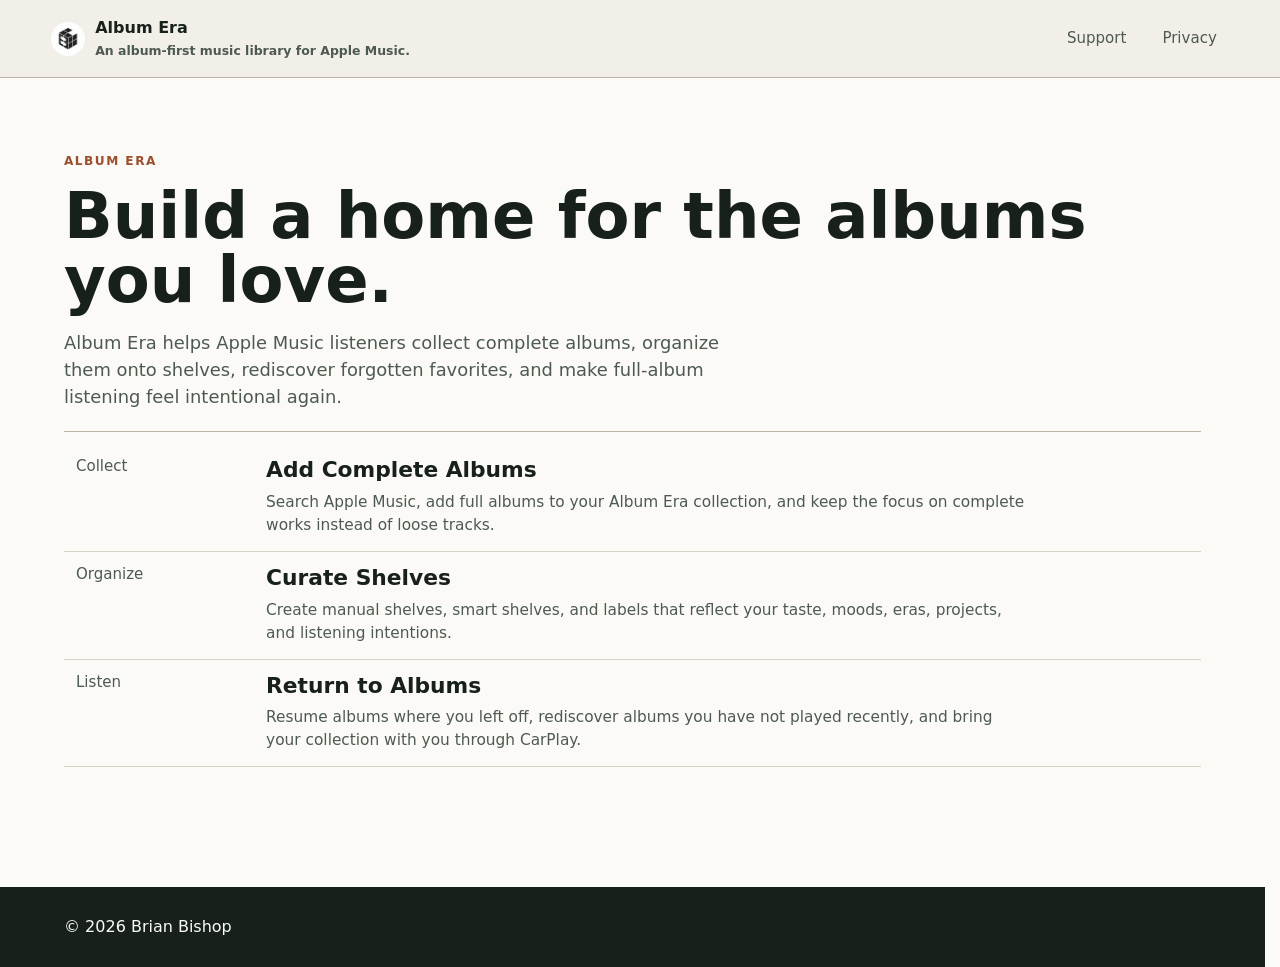
==== album-era/index.html @ 19d196a5 "Add Album Era release pages" ====
<!doctype html>
<html lang="en">
  <head>
    <meta charset="utf-8">
    <meta name="viewport" content="width=device-width, initial-scale=1">
    <title>Album Era</title>
    <meta
      name="description"
      content="Album Era is an album-first music library for Apple Music."
    >
    <link rel="icon" href="../assets/favicon.svg" type="image/svg+xml">
    <link rel="stylesheet" href="../styles.css">
  </head>
  <body>
    <header class="site-header" data-site-header>
      <a class="brand" href="../" aria-label="Brian Bishop home">
        <img class="brand-mark" src="../assets/website_logo_placeholder.png" alt="" aria-hidden="true">
        <span class="brand-text">
          <span>Album Era</span>
          <span class="brand-subtitle">An album-first music library for Apple Music.</span>
        </span>
      </a>
      <nav class="nav" aria-label="Album Era links">
        <a href="support/">Support</a>
        <a href="privacy/">Privacy</a>
      </nav>
    </header>

    <main id="top">
      <section class="index-section" aria-labelledby="album-era-title">
        <div class="index-inner">
          <div class="index-heading">
            <p class="eyebrow">Album Era</p>
            <h2 id="album-era-title">Build a home for the albums you love.</h2>
            <p class="index-note">
              Album Era helps Apple Music listeners collect complete albums, organize them onto shelves, rediscover forgotten favorites, and make full-album listening feel intentional again.
            </p>
          </div>

          <div class="post-list">
            <section class="post-row">
              <div class="post-date">Collect</div>
              <div class="post-main">
                <h2>Add Complete Albums</h2>
                <p>
                  Search Apple Music, add full albums to your Album Era collection, and keep the focus on complete works instead of loose tracks.
                </p>
              </div>
            </section>

            <section class="post-row">
              <div class="post-date">Organize</div>
              <div class="post-main">
                <h2>Curate Shelves</h2>
                <p>
                  Create manual shelves, smart shelves, and labels that reflect your taste, moods, eras, projects, and listening intentions.
                </p>
              </div>
            </section>

            <section class="post-row">
              <div class="post-date">Listen</div>
              <div class="post-main">
                <h2>Return to Albums</h2>
                <p>
                  Resume albums where you left off, rediscover albums you have not played recently, and bring your collection with you through CarPlay.
                </p>
              </div>
            </section>
          </div>
        </div>
      </section>
    </main>

    <footer class="site-footer">
      <p>© <span data-year></span> Brian Bishop</p>
    </footer>

    <script src="../script.js"></script>
  </body>
</html>
---- styles.css ----
:root {
  color-scheme: light;
  --ink: #17201b;
  --ink-soft: #4d5a52;
  --paper: #fbfaf6;
  --paper-deep: #f0eee6;
  --line: #d8d3c7;
  --line-strong: #bcb5a6;
  --moss: #52664d;
  --moss-dark: #2e3d31;
  --rust: #9b4f2f;
  --gold: #c29a45;
  --blue: #336070;
  --blue-soft: #dfe9e8;
  --white: #ffffff;
  --shadow: 0 24px 70px rgba(30, 37, 31, 0.18);
  font-family:
    Inter, ui-sans-serif, system-ui, -apple-system, BlinkMacSystemFont, "Segoe UI", sans-serif;
}

* {
  box-sizing: border-box;
}

html {
  overflow-y: scroll;
  scrollbar-gutter: stable;
  scroll-behavior: smooth;
}

body {
  margin: 0;
  background: var(--paper);
  color: var(--ink);
  line-height: 1.5;
}

img {
  display: block;
  max-width: 100%;
}

a {
  color: inherit;
}

.site-header {
  align-items: center;
  backdrop-filter: blur(18px);
  background: rgba(240, 238, 230, 0.92);
  border-bottom: 1px solid var(--line-strong);
  display: flex;
  gap: 24px;
  justify-content: space-between;
  left: 0;
  min-height: 78px;
  padding: 14px clamp(18px, 4vw, 56px);
  position: fixed;
  right: 0;
  top: 0;
  transition:
    min-height 180ms ease,
    box-shadow 180ms ease;
  z-index: 20;
}

.site-header.scrolled {
  box-shadow: 0 8px 30px rgba(30, 37, 31, 0.1);
  min-height: 60px;
}

.brand {
  align-items: center;
  display: inline-flex;
  font-weight: 750;
  gap: 10px;
  letter-spacing: 0;
  text-decoration: none;
}

.brand-text {
  display: grid;
  gap: 2px;
}

.brand-subtitle {
  color: var(--ink-soft);
  font-size: 0.78rem;
  font-weight: 600;
  max-width: 440px;
}

.brand-mark {
  border-radius: 50%;
  height: 34px;
  object-fit: cover;
  width: 34px;
}

.nav {
  align-items: center;
  display: flex;
  flex-wrap: wrap;
  gap: clamp(6px, 1.4vw, 12px);
  font-size: 0.94rem;
}

.nav a,
.nav-filter {
  background: transparent;
  border: 1px solid transparent;
  border-radius: 999px;
  color: var(--ink-soft);
  cursor: pointer;
  font: inherit;
  min-height: 34px;
  padding: 6px 11px;
  text-decoration: none;
}

.nav a:hover,
.nav-filter:hover,
.nav-filter.active {
  background: var(--ink);
  border-color: var(--ink);
  color: var(--paper);
}

.nav-filter:hover:not(.active) {
  background: rgba(23, 32, 27, 0.06);
  color: var(--ink);
}

.hero {
  min-height: 92svh;
  overflow: hidden;
  padding: 120px clamp(20px, 6vw, 84px) 72px;
  position: relative;
}

.index-section {
  padding: clamp(118px, 13vw, 152px) clamp(20px, 5vw, 64px) clamp(64px, 10vw, 120px);
}

.index-inner {
  margin: 0 auto;
  max-width: 1160px;
}

.index-heading {
  border-bottom: 1px solid var(--line-strong);
  margin-bottom: 12px;
  padding-bottom: 20px;
}

.index-note {
  color: var(--ink-soft);
  font-size: clamp(0.98rem, 1.55vw, 1.12rem);
  margin: 0;
  max-width: 680px;
}

.hero-image,
.hero-scrim {
  inset: 0;
  position: absolute;
}

.hero-image {
  height: 100%;
  object-fit: cover;
  object-position: center;
  width: 100%;
  z-index: 0;
}

.hero-scrim {
  background:
    linear-gradient(90deg, rgba(251, 250, 246, 0.95) 0%, rgba(251, 250, 246, 0.75) 38%, rgba(251, 250, 246, 0.18) 72%),
    linear-gradient(0deg, rgba(251, 250, 246, 0.92) 0%, rgba(251, 250, 246, 0) 30%);
  z-index: 1;
}

.hero-content {
  display: flex;
  flex-direction: column;
  justify-content: center;
  max-width: 720px;
  min-height: calc(92svh - 192px);
  position: relative;
  z-index: 2;
}

.eyebrow {
  color: var(--rust);
  font-size: 0.76rem;
  font-weight: 800;
  letter-spacing: 0.12em;
  margin: 0 0 14px;
  text-transform: uppercase;
}

h1,
h2,
h3,
p {
  margin-top: 0;
}

h1 {
  font-size: clamp(4.3rem, 15vw, 9.5rem);
  letter-spacing: 0;
  line-height: 0.88;
  margin-bottom: 28px;
  max-width: 7ch;
}

h2 {
  font-size: clamp(2rem, 5vw, 4.2rem);
  letter-spacing: 0;
  line-height: 1;
  margin-bottom: 18px;
}

h3 {
  font-size: 1.34rem;
  line-height: 1.15;
  margin-bottom: 12px;
}

.hero-copy {
  color: var(--moss-dark);
  font-size: clamp(1.15rem, 2.2vw, 1.55rem);
  max-width: 580px;
}

.hero-actions {
  display: flex;
  flex-wrap: wrap;
  gap: 12px;
  margin-top: 16px;
}

.button {
  align-items: center;
  border: 1px solid var(--ink);
  border-radius: 999px;
  display: inline-flex;
  font-weight: 750;
  min-height: 48px;
  padding: 12px 20px;
  text-decoration: none;
}

.button.primary {
  background: var(--ink);
  color: var(--paper);
}

.button.secondary {
  background: rgba(251, 250, 246, 0.66);
  color: var(--ink);
}

.section,
.section-band {
  padding: clamp(64px, 10vw, 128px) clamp(20px, 5vw, 64px);
}

.section-inner {
  margin: 0 auto;
  max-width: 1160px;
}

.section-band {
  background: var(--ink);
  color: var(--paper);
}

.section-band .eyebrow {
  color: var(--gold);
}

.intro-grid,
.now-grid,
.writing-layout {
  display: grid;
  gap: clamp(28px, 6vw, 72px);
  grid-template-columns: minmax(0, 0.9fr) minmax(0, 1.1fr);
}

.intro p,
.now-list,
.section-heading p {
  color: var(--ink-soft);
  font-size: 1.08rem;
}

.section-band .intro-grid > p {
  color: rgba(251, 250, 246, 0.78);
  font-size: clamp(1.12rem, 2vw, 1.42rem);
}

.section-heading {
  align-items: end;
  display: flex;
  gap: 24px;
  justify-content: space-between;
  margin-bottom: clamp(28px, 5vw, 54px);
}

.section-heading.stacked {
  align-items: start;
  display: block;
  margin-bottom: 0;
}

.section-heading.stacked p:last-child {
  max-width: 440px;
}

.filters,
.photo-controls {
  display: flex;
  gap: 8px;
}

.filter-button,
.icon-button {
  background: var(--white);
  border: 1px solid var(--line);
  color: var(--ink-soft);
  cursor: pointer;
  font: inherit;
}

.filter-button {
  border-radius: 999px;
  font-size: 0.9rem;
  font-weight: 700;
  min-height: 38px;
  padding: 8px 14px;
}

.filter-button.active,
.filter-button:hover {
  background: var(--moss-dark);
  border-color: var(--moss-dark);
  color: var(--paper);
}

.icon-button {
  align-items: center;
  border-radius: 50%;
  display: inline-flex;
  font-size: 1.5rem;
  height: 42px;
  justify-content: center;
  line-height: 1;
  width: 42px;
}

.icon-button:hover {
  background: var(--ink);
  border-color: var(--ink);
  color: var(--paper);
}

.project-grid {
  display: grid;
  gap: 16px;
  grid-template-columns: 1.2fr repeat(2, minmax(0, 0.9fr));
}

.post-list {
  display: grid;
}

.post-row {
  align-items: start;
  border-bottom: 1px solid var(--line);
  color: inherit;
  display: grid;
  gap: 24px;
  grid-template-columns: minmax(110px, 0.18fr) minmax(0, 1fr);
  padding: 14px 12px;
  text-decoration: none;
  transition:
    background-color 160ms ease,
    border-color 160ms ease;
}

.post-row:hover {
  background: rgba(23, 32, 27, 0.035);
  border-color: var(--line-strong);
}

.post-row.is-hidden {
  display: none;
}

.post-date {
  color: var(--ink-soft);
  font-size: 0.94rem;
  line-height: 1;
  padding-top: 1px;
}

.post-main {
  max-width: 760px;
}

.post-type {
  color: var(--blue);
  font-size: 0.78rem;
  font-weight: 800;
  letter-spacing: 0.1em;
  line-height: 1;
  margin-bottom: 8px;
  text-transform: uppercase;
}

.post-tags {
  display: flex;
  flex-wrap: wrap;
  gap: 6px;
  margin-bottom: 12px;
}

.post-tags span {
  background: var(--blue-soft);
  border: 1px solid rgba(51, 96, 112, 0.16);
  border-radius: 999px;
  color: var(--moss-dark);
  font-size: 0.76rem;
  font-weight: 750;
  line-height: 1;
  padding: 6px 9px;
}

.post-main h2 {
  font-size: clamp(1.08rem, 1.7vw, 1.42rem);
  line-height: 1.14;
  margin-bottom: 8px;
}

.post-main p:last-child {
  margin-bottom: 0;
}

.post-main p {
  color: var(--ink-soft);
  font-size: 0.96rem;
}

.post-image {
  aspect-ratio: 16 / 9;
  border-radius: 8px;
  margin-top: 18px;
  object-fit: cover;
  width: min(100%, 560px);
}

.entry-shell {
  padding-left: clamp(20px, 6vw, 92px);
  padding-right: clamp(20px, 5vw, 64px);
}

.entry {
  max-width: 980px;
  padding: clamp(118px, 13vw, 152px) 0 clamp(64px, 10vw, 120px);
}

.entry-header {
  border-bottom: 1px solid var(--line-strong);
  padding-bottom: 28px;
}

.back-link {
  color: var(--rust);
  display: inline-flex;
  font-size: 0.88rem;
  font-weight: 800;
  margin-bottom: 28px;
  text-decoration: none;
}

.back-link:hover {
  color: var(--ink);
}

.entry-header h1 {
  font-size: clamp(1.75rem, 3.2vw, 2.45rem);
  line-height: 1.04;
  margin-bottom: 16px;
  max-width: 760px;
}

.entry-summary {
  color: var(--ink-soft);
  font-size: clamp(1.04rem, 2vw, 1.28rem);
  margin-bottom: 18px;
  max-width: 760px;
}

.entry-meta {
  color: var(--ink-soft);
  display: flex;
  flex-wrap: wrap;
  font-size: 0.92rem;
  gap: 8px 16px;
  margin: 0;
}

.entry-hero {
  margin: 34px 0 40px;
}

.entry-hero img,
.entry-gallery img {
  border-radius: 8px;
  width: 100%;
}

.entry-hero figcaption,
.entry-gallery figcaption {
  color: var(--ink-soft);
  font-size: 0.9rem;
  margin-top: 10px;
}

.entry-body {
  border-bottom: 1px solid var(--line);
  margin-bottom: 42px;
  padding-bottom: 24px;
}

.entry-body p {
  color: var(--ink);
  font-size: 1.02rem;
  margin-bottom: 20px;
  max-width: 760px;
}

.entry-body blockquote {
  border-left: 3px solid var(--rust);
  color: var(--ink-soft);
  margin: 4px 0 24px;
  max-width: 720px;
  padding-left: 18px;
}

.entry-body blockquote p {
  color: inherit;
  font-size: 0.98rem;
  margin-bottom: 10px;
}

.entry-gallery {
  display: grid;
  gap: 20px;
  grid-template-columns: repeat(3, minmax(0, 1fr));
}

.entry-gallery h2 {
  font-size: clamp(1.35rem, 3vw, 2rem);
  grid-column: 1 / -1;
  margin-bottom: 0;
}

.entry-gallery figure {
  margin: 0;
}

.gallery-thumb {
  aspect-ratio: 4 / 3;
  background: transparent;
  border: 0;
  cursor: zoom-in;
  display: block;
  overflow: hidden;
  padding: 0;
  text-align: left;
  width: 100%;
}

.gallery-thumb:focus-visible {
  outline: 3px solid var(--rust);
  outline-offset: 3px;
}

.gallery-thumb img {
  height: 100%;
  object-fit: cover;
  transition:
    filter 160ms ease;
}

.gallery-thumb:hover img {
  filter: saturate(1.06) contrast(1.03);
}

.lightbox {
  background: var(--paper);
  border: 1px solid var(--line-strong);
  border-radius: 8px;
  box-shadow: var(--shadow);
  color: var(--ink);
  max-height: calc(100svh - 40px);
  max-width: min(1040px, calc(100vw - 36px));
  padding: 16px;
  width: fit-content;
}

.lightbox::backdrop {
  background: rgba(23, 32, 27, 0.72);
}

.lightbox:focus {
  outline: none;
}

.lightbox img {
  border-radius: 6px;
  display: block;
  justify-self: center;
  max-height: calc(100svh - 190px);
  max-width: 100%;
  object-fit: contain;
}

.lightbox-info {
  max-width: min(960px, calc(100vw - 68px));
  text-align: left;
}

.lightbox-caption {
  min-height: 1.2em;
}

.lightbox p {
  color: var(--ink-soft);
  font-size: 0.94rem;
  margin: 12px 0 0;
}

.lightbox .lightbox-count {
  align-items: center;
  display: inline-flex;
  font-weight: 800;
  height: 42px;
  line-height: 1;
  margin: 0;
}

.lightbox-close {
  background: var(--ink);
  border: 1px solid var(--ink);
  border-radius: 999px;
  color: var(--paper);
  cursor: pointer;
  font: inherit;
  font-size: 0.86rem;
  font-weight: 800;
  min-height: 34px;
  padding: 6px 12px;
  white-space: nowrap;
}

.lightbox-frame {
  display: block;
}

.lightbox-controls {
  align-items: center;
  display: grid;
  grid-template-columns: minmax(112px, 1fr) auto minmax(112px, 1fr);
  gap: 12px;
  margin-top: 12px;
}

.lightbox-nav-group {
  align-items: center;
  display: flex;
  gap: 18px;
  grid-column: 2;
  justify-content: center;
}

.lightbox-nav {
  align-items: center;
  background: var(--white);
  border: 1px solid var(--line-strong);
  border-radius: 999px;
  color: var(--ink);
  cursor: pointer;
  display: inline-flex;
  font: inherit;
  font-size: 2rem;
  font-weight: 700;
  height: 42px;
  justify-content: center;
  line-height: 1;
  padding: 0 0 5px;
  width: 42px;
}

.lightbox-nav:focus {
  outline: none;
}

.lightbox-controls .lightbox-close {
  grid-column: 3;
  justify-self: end;
}

.lightbox-nav:hover,
.lightbox-nav:focus-visible {
  background: var(--ink);
  border-color: var(--ink);
  color: var(--paper);
}

.lightbox-nav:focus-visible {
  outline: 3px solid var(--rust);
  outline-offset: 3px;
}

.project-card {
  background: var(--white);
  border: 1px solid var(--line);
  border-radius: 8px;
  box-shadow: 0 1px 0 rgba(30, 37, 31, 0.04);
  display: flex;
  flex-direction: column;
  min-height: 290px;
  padding: 26px;
  transition:
    opacity 160ms ease,
    transform 160ms ease,
    box-shadow 160ms ease;
}

.project-card.featured-project {
  background:
    linear-gradient(135deg, rgba(223, 233, 232, 0.9), rgba(255, 255, 255, 0.92)),
    var(--white);
  border-color: rgba(51, 96, 112, 0.28);
}

.project-card:hover {
  box-shadow: var(--shadow);
  transform: translateY(-3px);
}

.project-card.is-hidden {
  display: none;
}

.project-kicker {
  color: var(--blue);
  font-size: 0.78rem;
  font-weight: 800;
  letter-spacing: 0.1em;
  margin-bottom: 38px;
  text-transform: uppercase;
}

.featured-project .project-kicker {
  color: var(--rust);
}

.project-card p:not(.project-kicker) {
  color: var(--ink-soft);
}

.project-card a {
  color: var(--rust);
  font-weight: 800;
  margin-top: auto;
  text-decoration: none;
}

.muted {
  background: var(--paper-deep);
}

.essay-list {
  background: var(--white);
  border: 1px solid var(--line);
  border-radius: 8px;
}

.essay-row {
  align-items: center;
  display: flex;
  gap: 18px;
  justify-content: space-between;
  min-height: 78px;
  padding: 20px 24px;
  text-decoration: none;
}

.essay-row + .essay-row {
  border-top: 1px solid var(--line);
}

.essay-row span {
  font-size: 1.08rem;
  font-weight: 750;
}

.essay-row time {
  color: var(--ink-soft);
  flex: 0 0 auto;
  font-size: 0.92rem;
}

.essay-row:hover span {
  color: var(--rust);
}

.photo-strip {
  display: grid;
  gap: 16px;
  grid-auto-columns: minmax(260px, 36%);
  grid-auto-flow: column;
  overflow-x: auto;
  padding-bottom: 14px;
  scroll-snap-type: x mandatory;
  scrollbar-color: var(--moss) transparent;
}

.photo-strip figure {
  margin: 0;
  scroll-snap-align: start;
}

.photo-strip img {
  aspect-ratio: 4 / 3;
  border-radius: 8px;
  height: auto;
  object-fit: cover;
  width: 100%;
}

.photo-strip figcaption {
  color: var(--ink-soft);
  font-size: 0.94rem;
  margin-top: 10px;
}

.now-list {
  list-style: none;
  margin: 0;
  padding: 0;
}

.now-list li {
  border-top: 1px solid var(--line);
  padding: 20px 0;
}

.now-list li:last-child {
  border-bottom: 1px solid var(--line);
}

.site-footer {
  align-items: center;
  background: var(--ink);
  color: var(--paper);
  display: flex;
  justify-content: space-between;
  padding: 28px clamp(20px, 5vw, 64px);
}

.site-footer p {
  margin: 0;
}

.site-footer a {
  color: var(--paper);
  text-decoration-color: rgba(251, 250, 246, 0.45);
}

@media (max-width: 860px) {
  .site-header {
    align-items: flex-start;
    flex-direction: column;
    gap: 12px;
    min-height: 92px;
  }

  .brand-subtitle {
    max-width: 300px;
  }

  .hero {
    min-height: 88svh;
    padding-top: 144px;
  }

  .hero-content {
    min-height: calc(88svh - 216px);
  }

  .hero-scrim {
    background:
      linear-gradient(90deg, rgba(251, 250, 246, 0.96) 0%, rgba(251, 250, 246, 0.7) 58%, rgba(251, 250, 246, 0.28) 100%),
      linear-gradient(0deg, rgba(251, 250, 246, 0.94) 0%, rgba(251, 250, 246, 0) 36%);
  }

  .intro-grid,
  .now-grid,
  .writing-layout,
  .project-grid {
    grid-template-columns: 1fr;
  }

  .section-heading {
    align-items: start;
    flex-direction: column;
  }

  .index-heading {
    padding-bottom: 18px;
  }

  .post-row {
    grid-template-columns: minmax(84px, 0.28fr) minmax(0, 1fr);
  }

  .entry-gallery {
    grid-template-columns: repeat(2, minmax(0, 1fr));
  }

  .filters {
    flex-wrap: wrap;
  }

  .project-card {
    min-height: 230px;
  }

  .photo-strip {
    grid-auto-columns: minmax(240px, 82%);
  }
}

@media (max-width: 560px) {
  .nav {
    font-size: 0.86rem;
    flex-wrap: nowrap;
    overflow-x: auto;
    padding-bottom: 2px;
    scrollbar-width: none;
    width: 100%;
  }

  .nav::-webkit-scrollbar {
    display: none;
  }

  .nav-filter {
    flex: 0 0 auto;
  }

  .brand-subtitle {
    font-size: 0.74rem;
    max-width: none;
  }

  .index-section {
    padding-top: 142px;
  }

  .entry {
    padding-top: 142px;
  }

  h1 {
    font-size: clamp(3.7rem, 22vw, 5.6rem);
  }

  .entry-header h1 {
    font-size: clamp(1.8rem, 9vw, 2.7rem);
  }

  .entry-gallery {
    grid-template-columns: 1fr;
  }

  .lightbox-controls {
    grid-template-columns: minmax(64px, 1fr) auto minmax(64px, 1fr);
  }

  .lightbox-controls .lightbox-close {
    grid-column: 3;
    justify-self: end;
  }

  .button {
    justify-content: center;
    width: 100%;
  }

  .essay-row,
  .site-footer {
    align-items: flex-start;
    flex-direction: column;
  }

  .post-row {
    gap: 8px;
    grid-template-columns: 1fr;
    padding: 14px 12px;
  }

}
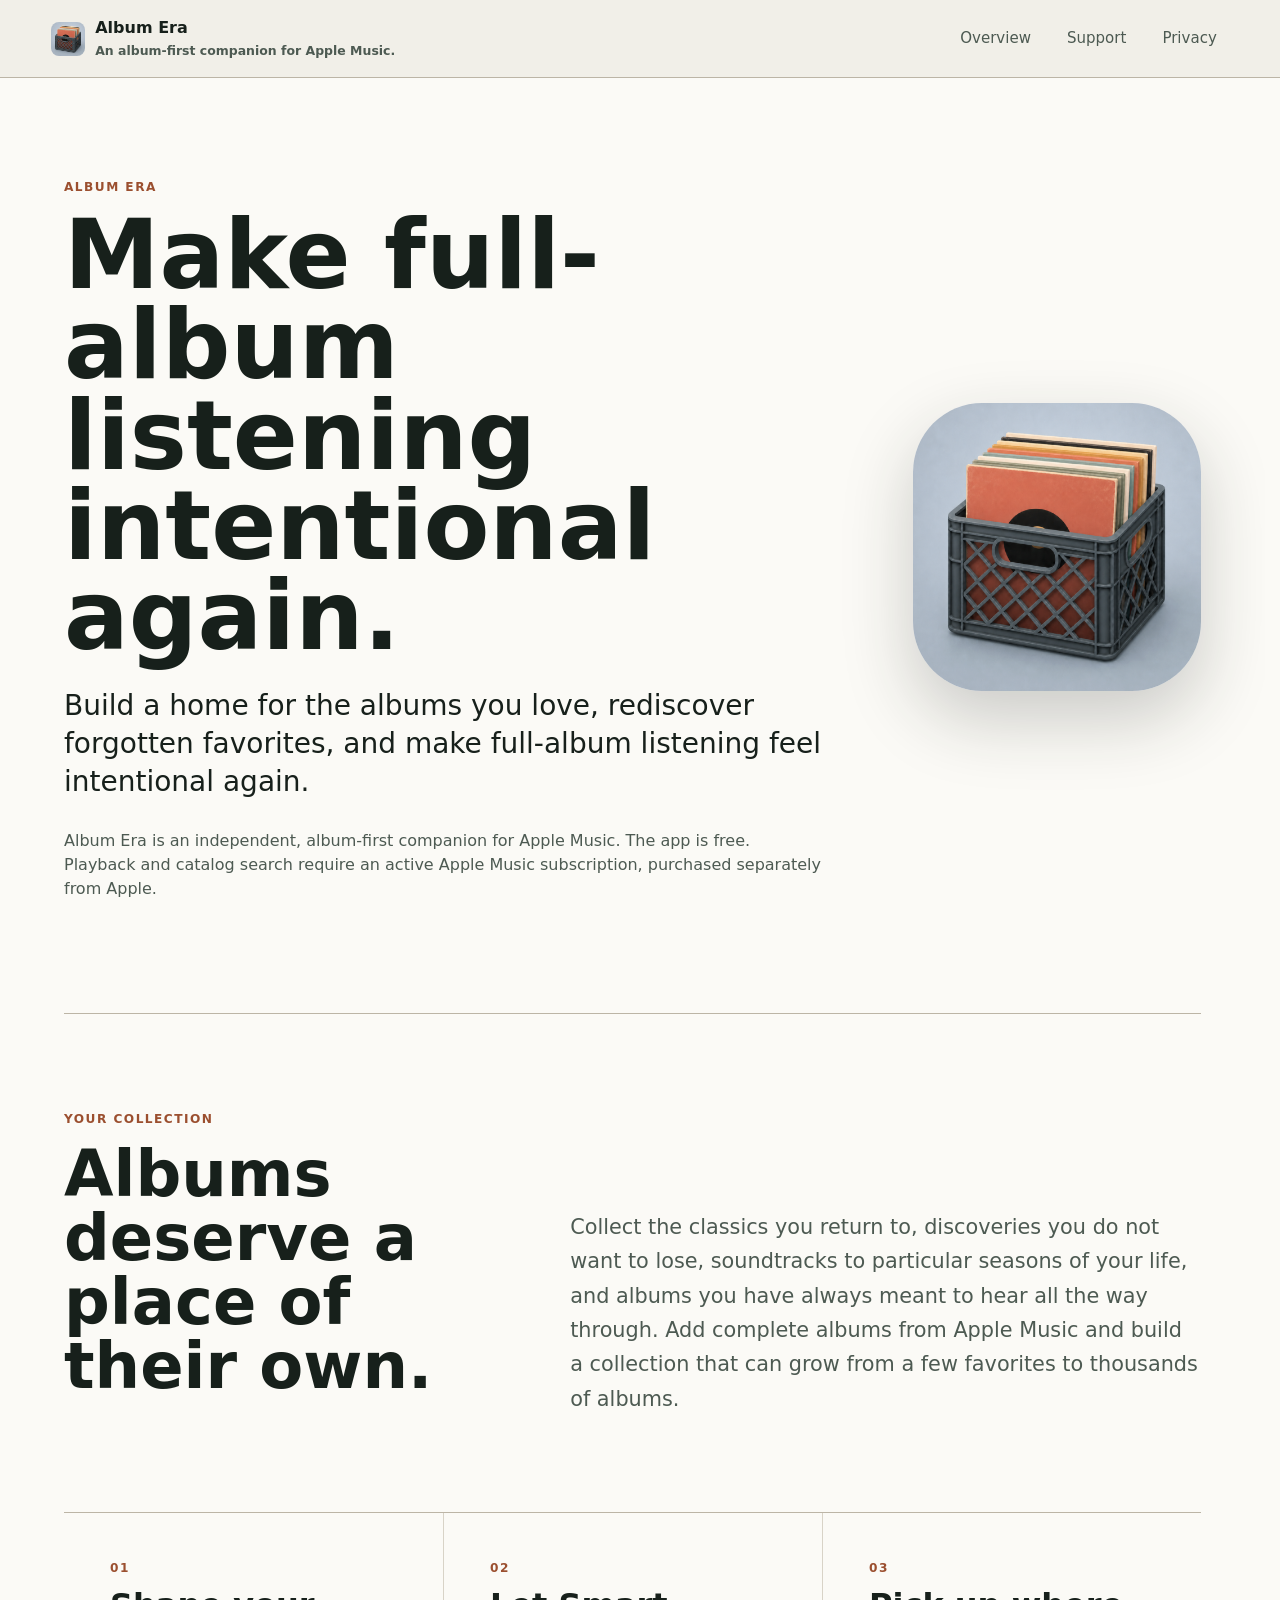
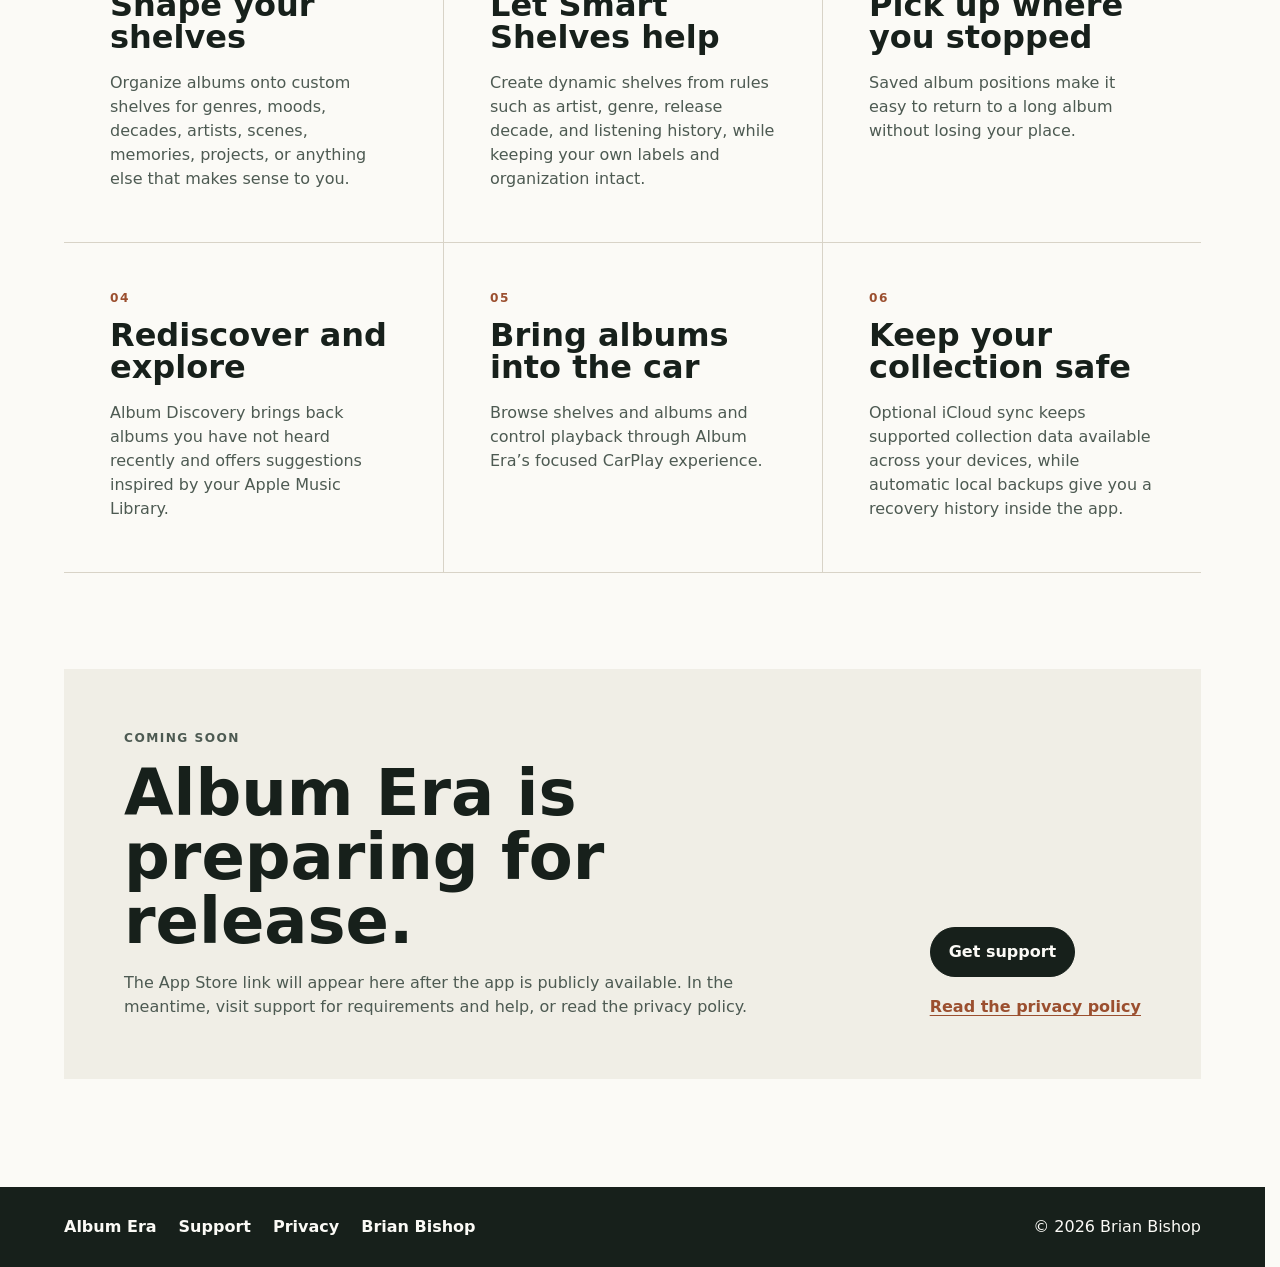
==== commit 4d295f43: "Prepare Album Era website for App Store release" ====
--- a/album-era/index.html
+++ b/album-era/index.html
@@ -3,79 +3,77 @@
   <head>
     <meta charset="utf-8">
     <meta name="viewport" content="width=device-width, initial-scale=1">
-    <title>Album Era</title>
-    <meta
-      name="description"
-      content="Album Era is an album-first music library for Apple Music."
-    >
-    <link rel="icon" href="../assets/favicon.svg" type="image/svg+xml">
+    <title>Album Era | An album-first companion for Apple Music</title>
+    <meta name="description" content="Build a home for the albums you love with Album Era, an independent, album-first companion for Apple Music.">
+    <meta property="og:title" content="Album Era">
+    <meta property="og:description" content="Build a home for the albums you love, rediscover forgotten favorites, and make full-album listening feel intentional again.">
+    <meta property="og:type" content="website">
+    <meta property="og:url" content="https://brianbishop.org/album-era/">
+    <meta property="og:image" content="https://brianbishop.org/album-era/assets/album-era-icon.png">
+    <link rel="canonical" href="https://brianbishop.org/album-era/">
+    <link rel="icon" href="assets/album-era-icon.png" type="image/png">
     <link rel="stylesheet" href="../styles.css">
   </head>
   <body>
     <header class="site-header" data-site-header>
-      <a class="brand" href="../" aria-label="Brian Bishop home">
-        <img class="brand-mark" src="../assets/website_logo_placeholder.png" alt="" aria-hidden="true">
-        <span class="brand-text">
-          <span>Album Era</span>
-          <span class="brand-subtitle">An album-first music library for Apple Music.</span>
-        </span>
+      <a class="brand" href="./" aria-label="Album Era home">
+        <img class="brand-mark album-era-brand-mark" src="assets/album-era-icon.png" alt="">
+        <span class="brand-text"><span>Album Era</span><span class="brand-subtitle">An album-first companion for Apple Music.</span></span>
       </a>
-      <nav class="nav" aria-label="Album Era links">
+      <nav class="nav" aria-label="Album Era">
+        <a class="active" href="./" aria-current="page">Overview</a>
         <a href="support/">Support</a>
         <a href="privacy/">Privacy</a>
       </nav>
     </header>
 
-    <main id="top">
-      <section class="index-section" aria-labelledby="album-era-title">
-        <div class="index-inner">
-          <div class="index-heading">
-            <p class="eyebrow">Album Era</p>
-            <h2 id="album-era-title">Build a home for the albums you love.</h2>
-            <p class="index-note">
-              Album Era helps Apple Music listeners collect complete albums, organize them onto shelves, rediscover forgotten favorites, and make full-album listening feel intentional again.
-            </p>
-          </div>
+    <main class="album-era-shell" id="top">
+      <section class="album-era-hero" aria-labelledby="album-era-title">
+        <div class="album-era-hero-copy">
+          <p class="eyebrow">Album Era</p>
+          <h1 id="album-era-title">Make full-album listening intentional again.</h1>
+          <p class="album-era-lede">Build a home for the albums you love, rediscover forgotten favorites, and make full-album listening feel intentional again.</p>
+          <p>Album Era is an independent, album-first companion for Apple Music. The app is free. Playback and catalog search require an active Apple Music subscription, purchased separately from Apple.</p>
+        </div>
+        <img class="album-era-icon" src="assets/album-era-icon.png" alt="Album Era app icon: a crate filled with albums">
+      </section>
 
-          <div class="post-list">
-            <section class="post-row">
-              <div class="post-date">Collect</div>
-              <div class="post-main">
-                <h2>Add Complete Albums</h2>
-                <p>
-                  Search Apple Music, add full albums to your Album Era collection, and keep the focus on complete works instead of loose tracks.
-                </p>
-              </div>
-            </section>
+      <section class="album-era-section" aria-labelledby="collection-title">
+        <div class="album-era-section-heading">
+          <p class="eyebrow">Your collection</p>
+          <h2 id="collection-title">Albums deserve a place of their own.</h2>
+        </div>
+        <div class="album-era-copy">
+          <p>Collect the classics you return to, discoveries you do not want to lose, soundtracks to particular seasons of your life, and albums you have always meant to hear all the way through. Add complete albums from Apple Music and build a collection that can grow from a few favorites to thousands of albums.</p>
+        </div>
+      </section>
 
-            <section class="post-row">
-              <div class="post-date">Organize</div>
-              <div class="post-main">
-                <h2>Curate Shelves</h2>
-                <p>
-                  Create manual shelves, smart shelves, and labels that reflect your taste, moods, eras, projects, and listening intentions.
-                </p>
-              </div>
-            </section>
+      <section class="album-era-feature-grid" aria-label="Album Era features">
+        <article class="album-era-feature"><p class="album-era-feature-number">01</p><h2>Shape your shelves</h2><p>Organize albums onto custom shelves for genres, moods, decades, artists, scenes, memories, projects, or anything else that makes sense to you.</p></article>
+        <article class="album-era-feature"><p class="album-era-feature-number">02</p><h2>Let Smart Shelves help</h2><p>Create dynamic shelves from rules such as artist, genre, release decade, and listening history, while keeping your own labels and organization intact.</p></article>
+        <article class="album-era-feature"><p class="album-era-feature-number">03</p><h2>Pick up where you stopped</h2><p>Saved album positions make it easy to return to a long album without losing your place.</p></article>
+        <article class="album-era-feature"><p class="album-era-feature-number">04</p><h2>Rediscover and explore</h2><p>Album Discovery brings back albums you have not heard recently and offers suggestions inspired by your Apple Music Library.</p></article>
+        <article class="album-era-feature"><p class="album-era-feature-number">05</p><h2>Bring albums into the car</h2><p>Browse shelves and albums and control playback through Album Era&rsquo;s focused CarPlay experience.</p></article>
+        <article class="album-era-feature"><p class="album-era-feature-number">06</p><h2>Keep your collection safe</h2><p>Optional iCloud sync keeps supported collection data available across your devices, while automatic local backups give you a recovery history inside the app.</p></article>
+      </section>
 
-            <section class="post-row">
-              <div class="post-date">Listen</div>
-              <div class="post-main">
-                <h2>Return to Albums</h2>
-                <p>
-                  Resume albums where you left off, rediscover albums you have not played recently, and bring your collection with you through CarPlay.
-                </p>
-              </div>
-            </section>
-          </div>
+      <section class="album-era-callout" aria-labelledby="availability-title">
+        <div>
+          <p class="eyebrow">Coming soon</p>
+          <h2 id="availability-title">Album Era is preparing for release.</h2>
+          <p>The App Store link will appear here after the app is publicly available. In the meantime, visit support for requirements and help, or read the privacy policy.</p>
+        </div>
+        <div class="album-era-actions">
+          <a class="album-era-button" href="support/">Get support</a>
+          <a class="album-era-text-link" href="privacy/">Read the privacy policy</a>
         </div>
       </section>
     </main>
 
-    <footer class="site-footer">
-      <p>© <span data-year></span> Brian Bishop</p>
+    <footer class="site-footer album-era-footer">
+      <nav aria-label="Album Era footer"><a href="./">Album Era</a><a href="support/">Support</a><a href="privacy/">Privacy</a><a href="../">Brian Bishop</a></nav>
+      <p>&copy; <span data-year></span> Brian Bishop</p>
     </footer>
-
     <script src="../script.js"></script>
   </body>
 </html>
--- a/styles.css
+++ b/styles.css
@@ -131,6 +131,270 @@
   color: var(--ink);
 }
 
+.album-era-brand-mark { border-radius: 8px; }
+
+.album-era-shell {
+  margin: 0 auto;
+  max-width: 1280px;
+  padding: clamp(116px, 13vw, 154px) clamp(20px, 5vw, 64px) clamp(64px, 9vw, 108px);
+}
+
+.album-era-hero {
+  align-items: center;
+  border-bottom: 1px solid var(--line-strong);
+  display: grid;
+  gap: clamp(36px, 7vw, 96px);
+  grid-template-columns: minmax(0, 1.45fr) minmax(220px, 0.55fr);
+  padding: clamp(8px, 2vw, 24px) 0 clamp(56px, 8vw, 96px);
+}
+
+.album-era-hero-copy { max-width: 770px; }
+
+.album-era-hero h1,
+.album-era-document-header h1 {
+  font-size: clamp(3rem, 7.5vw, 6.4rem);
+  line-height: 0.94;
+  margin-bottom: 26px;
+  max-width: 13ch;
+}
+
+.album-era-hero-copy > p:last-child,
+.album-era-copy p,
+.album-era-feature p,
+.album-era-callout p { color: var(--ink-soft); }
+
+.album-era-lede {
+  font-size: clamp(1.25rem, 2.4vw, 1.75rem);
+  line-height: 1.35;
+  max-width: 760px;
+}
+
+.album-era-lede a,
+.album-era-prose a {
+  color: var(--rust);
+  font-weight: 750;
+  text-underline-offset: 0.16em;
+}
+
+.album-era-icon {
+  border-radius: 24%;
+  box-shadow: 0 28px 70px rgba(30, 37, 31, 0.22);
+  justify-self: end;
+  width: min(100%, 330px);
+}
+
+.album-era-section {
+  border-bottom: 1px solid var(--line-strong);
+  display: grid;
+  gap: 40px;
+  grid-template-columns: minmax(0, 0.85fr) minmax(0, 1.15fr);
+  padding: clamp(56px, 8vw, 96px) 0;
+}
+
+.album-era-section h2,
+.album-era-callout h2 {
+  font-size: clamp(2.25rem, 5vw, 4.6rem);
+  max-width: 12ch;
+}
+
+.album-era-copy {
+  align-self: end;
+  font-size: clamp(1.08rem, 1.8vw, 1.3rem);
+  line-height: 1.65;
+}
+
+.album-era-copy p:last-child,
+.album-era-feature p:last-child,
+.album-era-callout p:last-child,
+.album-era-prose section > :last-child { margin-bottom: 0; }
+
+.album-era-feature-grid {
+  display: grid;
+  grid-template-columns: repeat(3, minmax(0, 1fr));
+}
+
+.album-era-feature {
+  border-bottom: 1px solid var(--line);
+  min-height: 330px;
+  padding: clamp(28px, 4vw, 46px);
+}
+
+.album-era-feature:nth-child(3n + 2),
+.album-era-feature:nth-child(3n + 3) { border-left: 1px solid var(--line); }
+
+.album-era-feature-number {
+  color: var(--rust) !important;
+  font-size: 0.76rem;
+  font-weight: 800;
+  letter-spacing: 0.12em;
+}
+
+.album-era-feature h2 { font-size: clamp(1.55rem, 2.5vw, 2.3rem); }
+
+.album-era-callout {
+  align-items: end;
+  background: var(--paper-deep);
+  display: grid;
+  gap: 36px;
+  grid-template-columns: minmax(0, 1fr) auto;
+  margin-top: clamp(56px, 8vw, 96px);
+  padding: clamp(30px, 5vw, 60px);
+}
+
+.album-era-callout p { max-width: 680px; }
+
+.album-era-actions {
+  align-items: flex-start;
+  display: flex;
+  flex-direction: column;
+  gap: 18px;
+}
+
+.album-era-button {
+  background: var(--ink);
+  border: 1px solid var(--ink);
+  border-radius: 999px;
+  color: var(--paper) !important;
+  display: inline-block;
+  font-weight: 800;
+  padding: 12px 18px;
+  text-decoration: none;
+}
+
+.album-era-button:hover,
+.album-era-button:focus-visible {
+  background: var(--rust);
+  border-color: var(--rust);
+}
+
+.album-era-text-link {
+  color: var(--rust);
+  font-weight: 800;
+  text-underline-offset: 0.18em;
+}
+
+.album-era-document { max-width: 1160px; }
+
+.album-era-document-header {
+  border-bottom: 1px solid var(--line-strong);
+  padding-bottom: clamp(42px, 6vw, 72px);
+}
+
+.album-era-document-header h1 { max-width: 15ch; }
+
+.album-era-policy-date {
+  color: var(--ink-soft);
+  font-size: 0.92rem;
+  font-weight: 700;
+  letter-spacing: 0.04em;
+  text-transform: uppercase;
+}
+
+.album-era-document-grid {
+  display: grid;
+  gap: clamp(40px, 7vw, 96px);
+  grid-template-columns: 210px minmax(0, 720px);
+  padding-top: clamp(46px, 7vw, 84px);
+}
+
+.album-era-document-nav {
+  align-self: start;
+  display: grid;
+  gap: 10px;
+  position: sticky;
+  top: 100px;
+}
+
+.album-era-document-nav p {
+  color: var(--ink-soft);
+  font-size: 0.76rem;
+  font-weight: 800;
+  letter-spacing: 0.1em;
+  margin-bottom: 4px;
+  text-transform: uppercase;
+}
+
+.album-era-document-nav a {
+  color: var(--ink-soft);
+  font-size: 0.92rem;
+  text-decoration: none;
+}
+
+.album-era-document-nav a:hover { color: var(--rust); }
+.album-era-prose { min-width: 0; }
+
+.album-era-prose section {
+  border-bottom: 1px solid var(--line);
+  padding: 0 0 clamp(38px, 5vw, 56px);
+  scroll-margin-top: 106px;
+}
+
+.album-era-prose section + section { padding-top: clamp(38px, 5vw, 56px); }
+
+.album-era-prose h2 {
+  font-size: clamp(1.75rem, 3vw, 2.7rem);
+  line-height: 1.08;
+}
+
+.album-era-prose p,
+.album-era-prose li {
+  font-size: clamp(1rem, 1.4vw, 1.1rem);
+  line-height: 1.72;
+}
+
+.album-era-prose ul { padding-left: 1.35em; }
+
+.album-era-contact-card {
+  background: var(--paper-deep);
+  border-bottom: 0 !important;
+  margin-top: clamp(44px, 6vw, 72px);
+  padding: clamp(28px, 4vw, 44px) !important;
+}
+
+.album-era-contact-card .album-era-button { margin-top: 8px; }
+
+.album-era-footer {
+  align-items: center;
+  display: flex;
+  gap: 28px;
+  justify-content: space-between;
+}
+
+.album-era-footer nav {
+  display: flex;
+  flex-wrap: wrap;
+  gap: 8px 22px;
+}
+
+.album-era-footer a {
+  color: var(--ink-soft);
+  font-weight: 700;
+  text-decoration: none;
+}
+
+.album-era-footer a:hover { color: var(--rust); }
+
+@media (max-width: 820px) {
+  .album-era-hero { grid-template-columns: 1fr; }
+  .album-era-icon { justify-self: start; width: min(62vw, 300px); }
+  .album-era-section,
+  .album-era-callout { grid-template-columns: 1fr; }
+  .album-era-feature-grid { grid-template-columns: repeat(2, minmax(0, 1fr)); }
+  .album-era-feature:nth-child(n) { border-left: 0; }
+  .album-era-feature:nth-child(even) { border-left: 1px solid var(--line); }
+  .album-era-document-grid { grid-template-columns: 1fr; }
+  .album-era-document-nav { border-bottom: 1px solid var(--line); padding-bottom: 30px; position: static; }
+}
+
+@media (max-width: 560px) {
+  .album-era-shell { padding-top: 132px; }
+  .album-era-hero h1,
+  .album-era-document-header h1 { font-size: clamp(2.7rem, 13vw, 4.2rem); }
+  .album-era-feature-grid { grid-template-columns: 1fr; }
+  .album-era-feature:nth-child(n) { border-left: 0; min-height: 0; }
+  .album-era-footer { align-items: flex-start; flex-direction: column; }
+}
+
 .hero {
   min-height: 92svh;
   overflow: hidden;
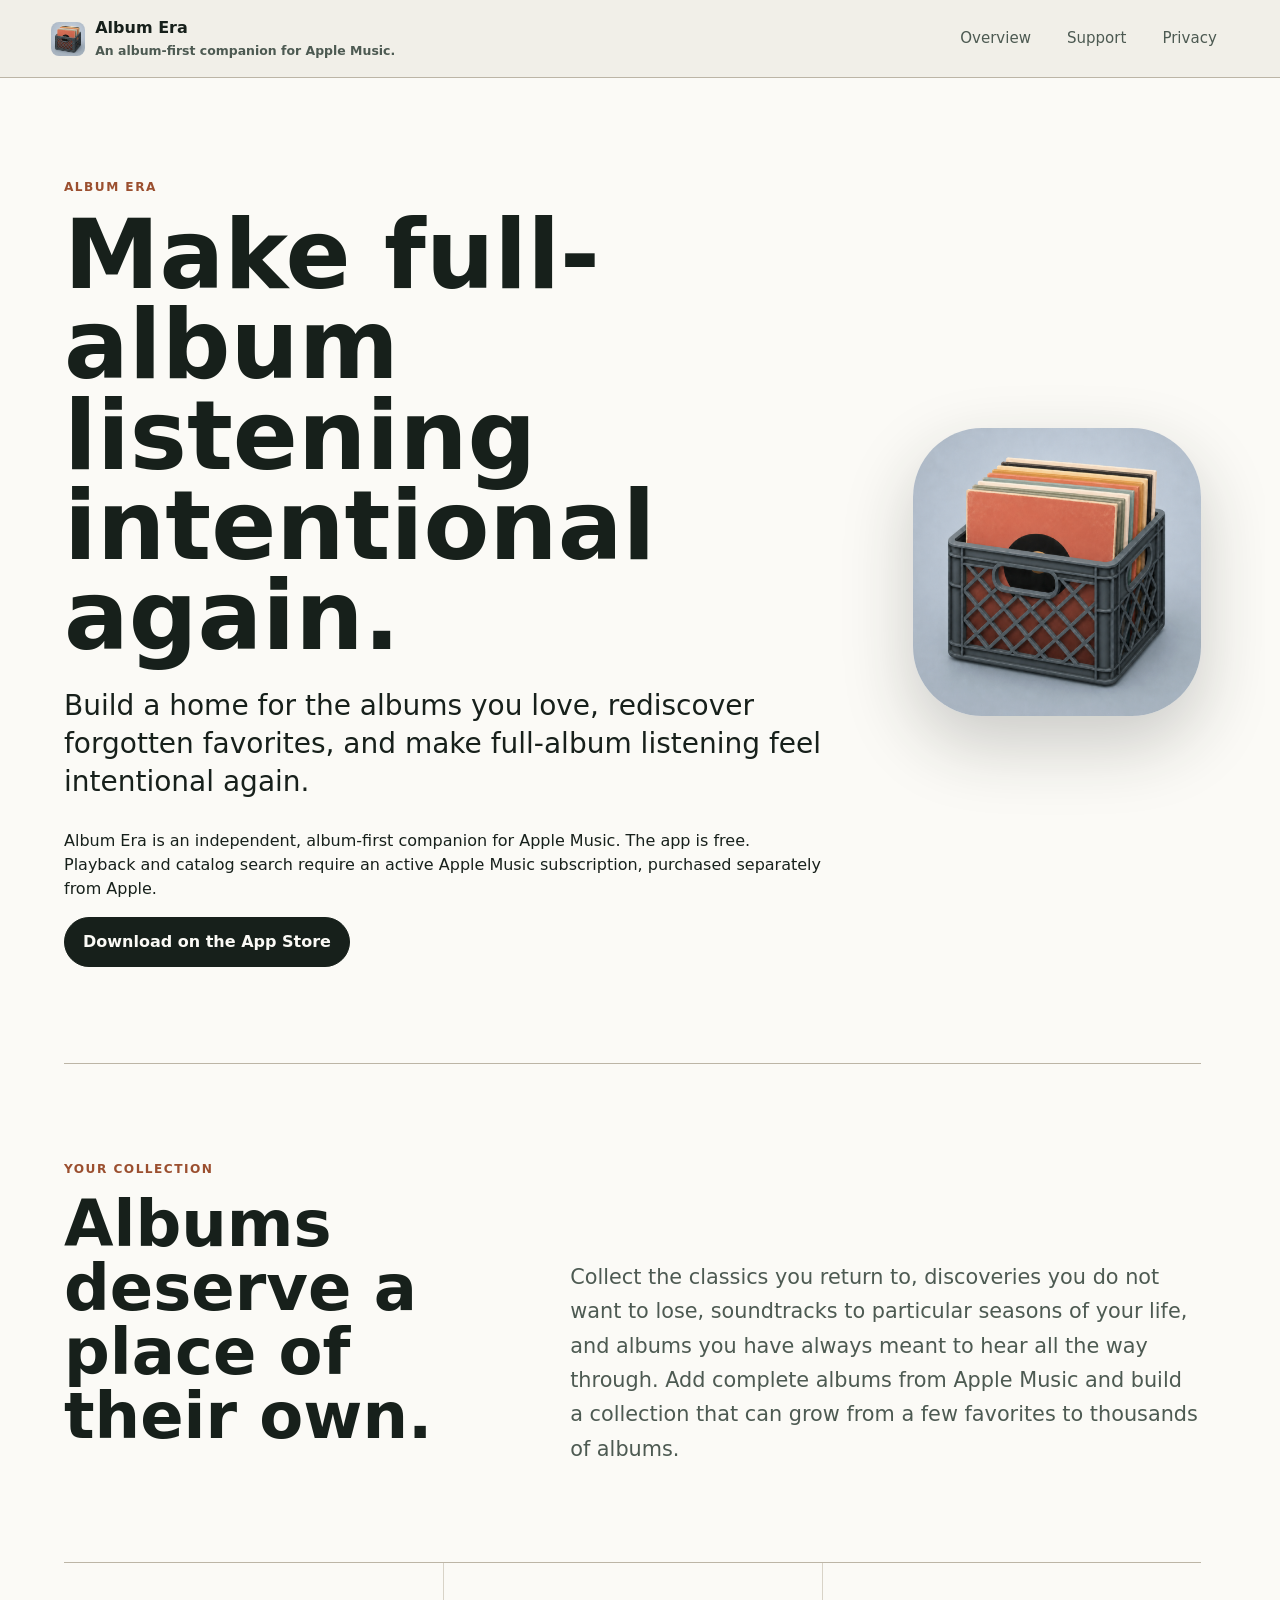
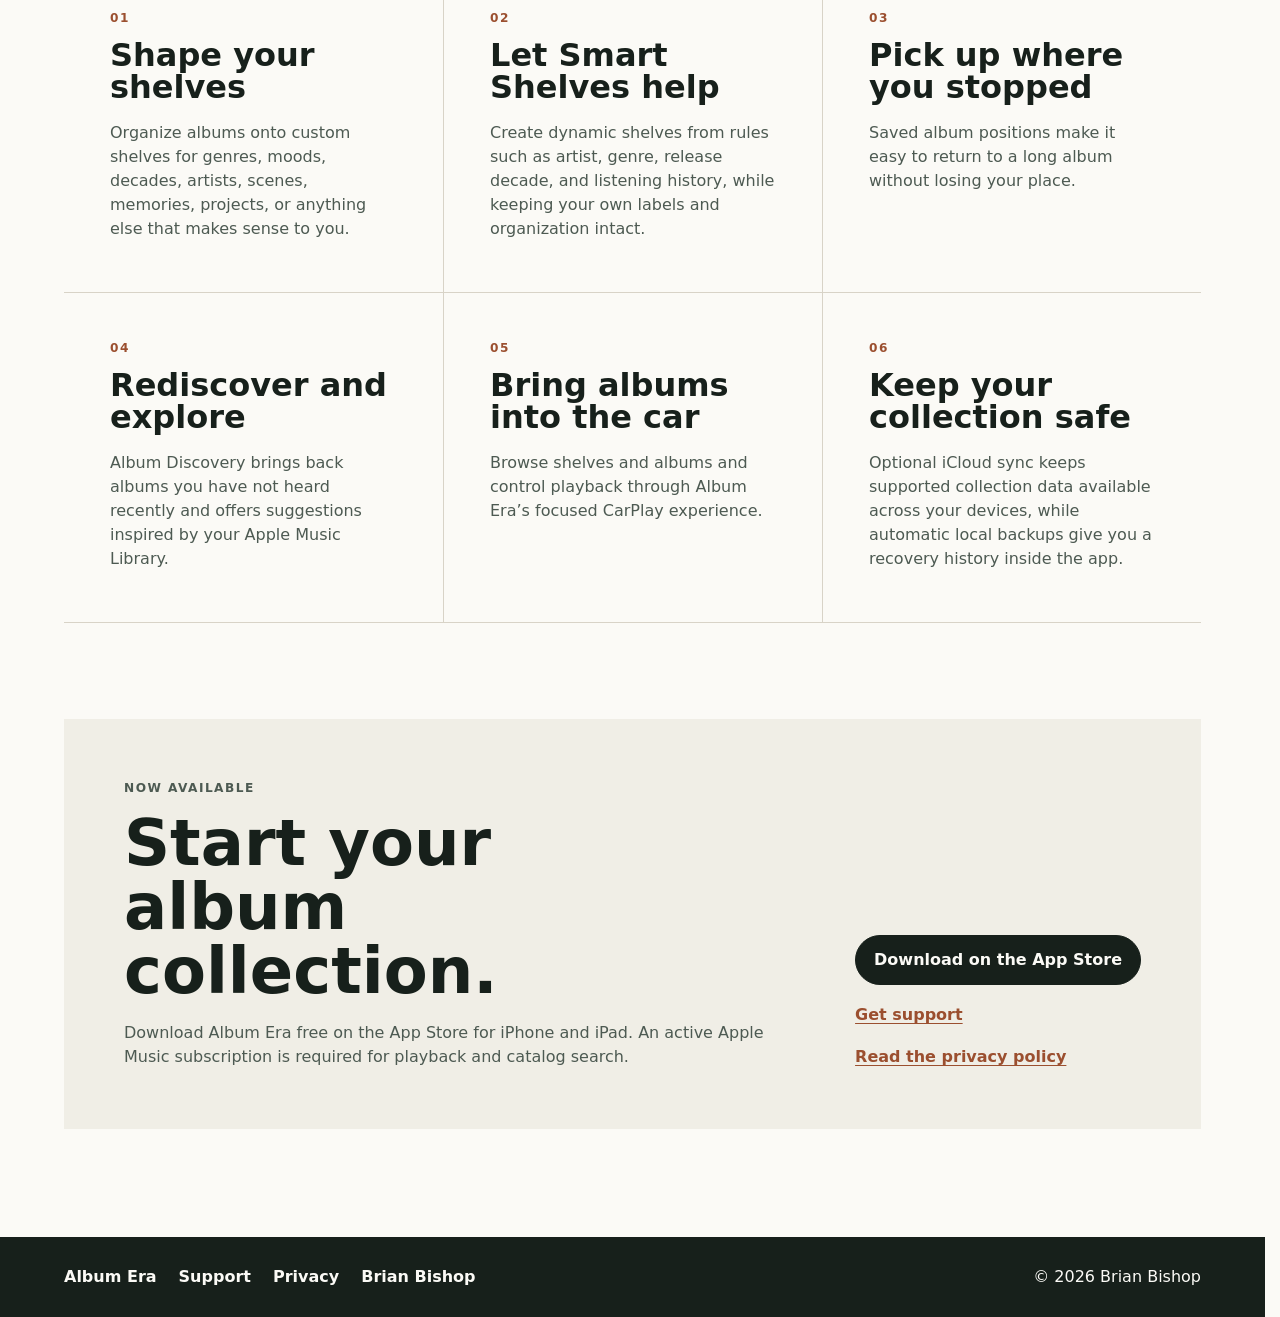
==== commit 922b4173: "Publish Album Era App Store release" ====
--- a/album-era/index.html
+++ b/album-era/index.html
@@ -4,9 +4,9 @@
     <meta charset="utf-8">
     <meta name="viewport" content="width=device-width, initial-scale=1">
     <title>Album Era | An album-first companion for Apple Music</title>
-    <meta name="description" content="Build a home for the albums you love with Album Era, an independent, album-first companion for Apple Music.">
+    <meta name="description" content="Album Era is available free on the App Store for iPhone and iPad. Build a home for the albums you love with an album-first companion for Apple Music.">
     <meta property="og:title" content="Album Era">
-    <meta property="og:description" content="Build a home for the albums you love, rediscover forgotten favorites, and make full-album listening feel intentional again.">
+    <meta property="og:description" content="Now available free on the App Store for iPhone and iPad. Build a home for the albums you love with an album-first companion for Apple Music.">
     <meta property="og:type" content="website">
     <meta property="og:url" content="https://brianbishop.org/album-era/">
     <meta property="og:image" content="https://brianbishop.org/album-era/assets/album-era-icon.png">
@@ -34,6 +34,9 @@
           <h1 id="album-era-title">Make full-album listening intentional again.</h1>
           <p class="album-era-lede">Build a home for the albums you love, rediscover forgotten favorites, and make full-album listening feel intentional again.</p>
           <p>Album Era is an independent, album-first companion for Apple Music. The app is free. Playback and catalog search require an active Apple Music subscription, purchased separately from Apple.</p>
+          <div class="album-era-actions">
+            <a class="album-era-button" href="https://apps.apple.com/app/album-era/id6795505353">Download on the App Store</a>
+          </div>
         </div>
         <img class="album-era-icon" src="assets/album-era-icon.png" alt="Album Era app icon: a crate filled with albums">
       </section>
@@ -59,12 +62,13 @@
 
       <section class="album-era-callout" aria-labelledby="availability-title">
         <div>
-          <p class="eyebrow">Coming soon</p>
-          <h2 id="availability-title">Album Era is preparing for release.</h2>
-          <p>The App Store link will appear here after the app is publicly available. In the meantime, visit support for requirements and help, or read the privacy policy.</p>
+          <p class="eyebrow">Now available</p>
+          <h2 id="availability-title">Start your album collection.</h2>
+          <p>Download Album Era free on the App Store for iPhone and iPad. An active Apple Music subscription is required for playback and catalog search.</p>
         </div>
         <div class="album-era-actions">
-          <a class="album-era-button" href="support/">Get support</a>
+          <a class="album-era-button" href="https://apps.apple.com/app/album-era/id6795505353">Download on the App Store</a>
+          <a class="album-era-text-link" href="support/">Get support</a>
           <a class="album-era-text-link" href="privacy/">Read the privacy policy</a>
         </div>
       </section>
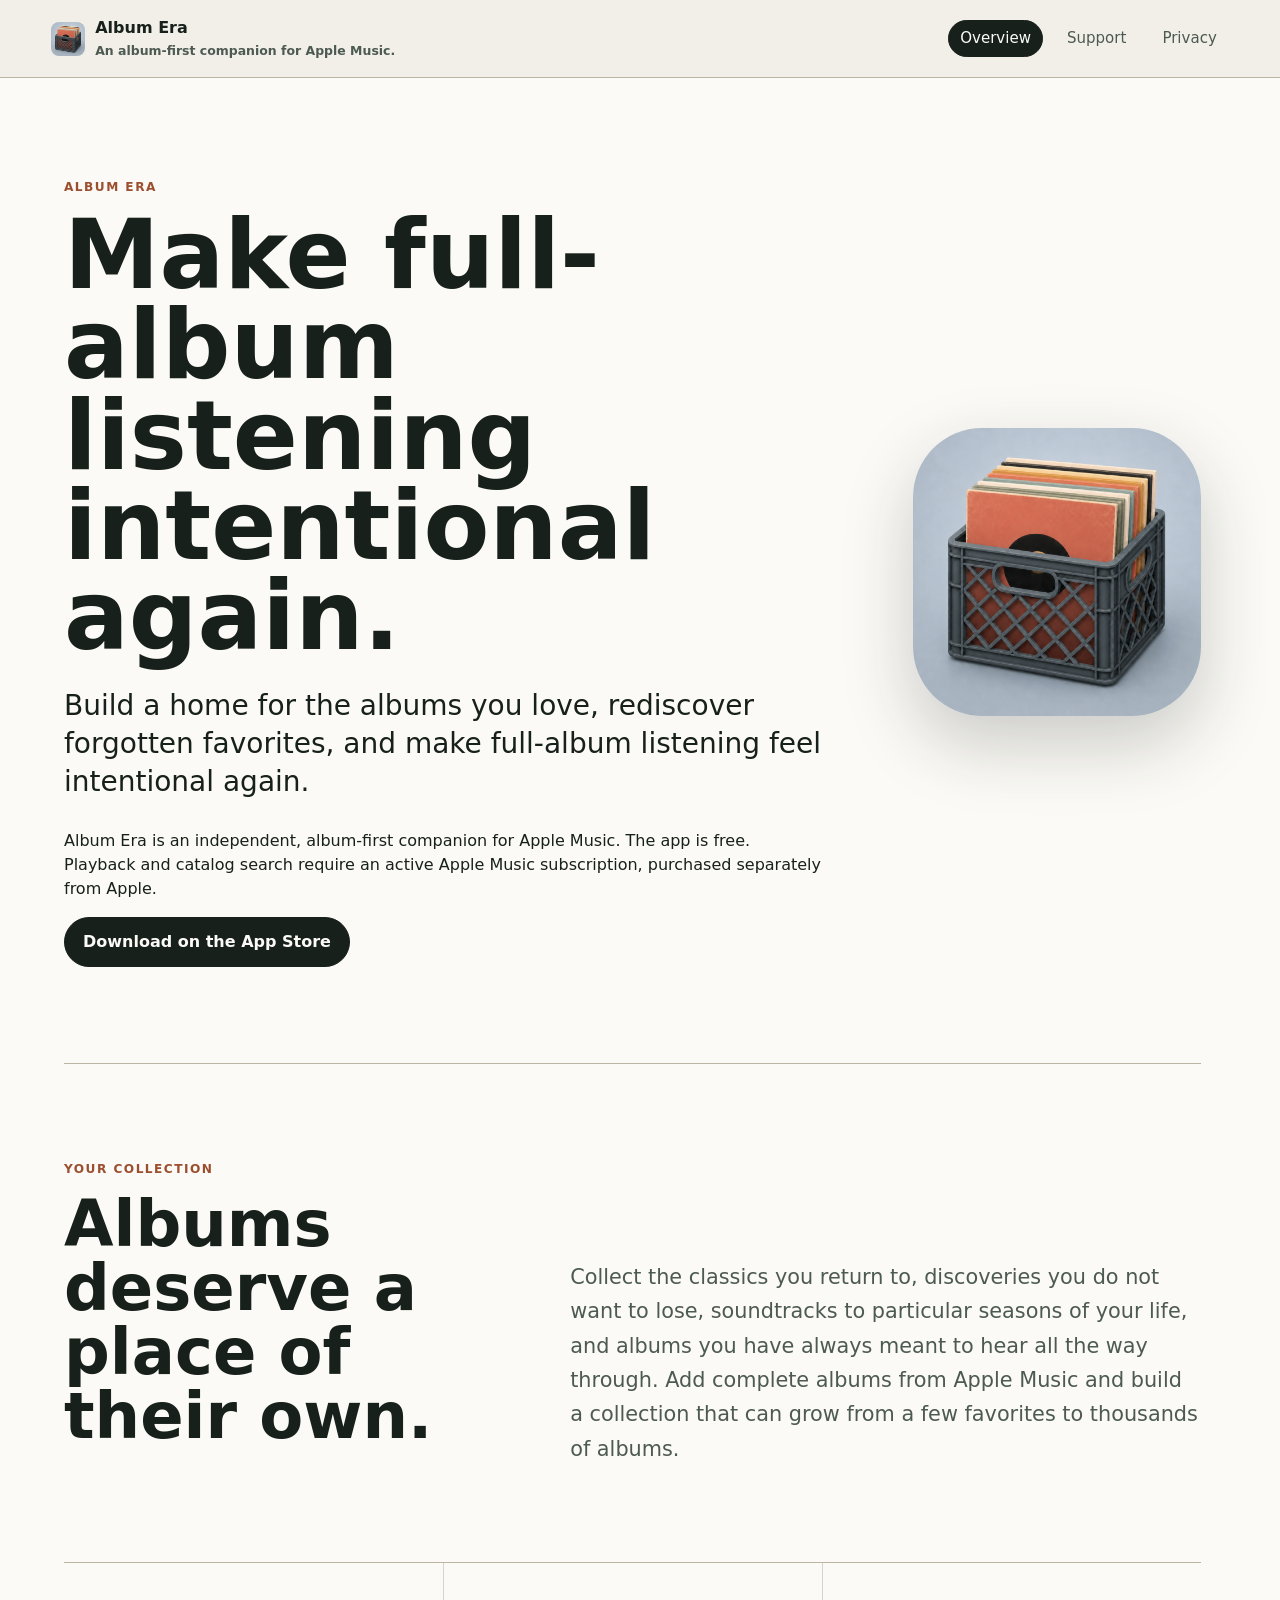
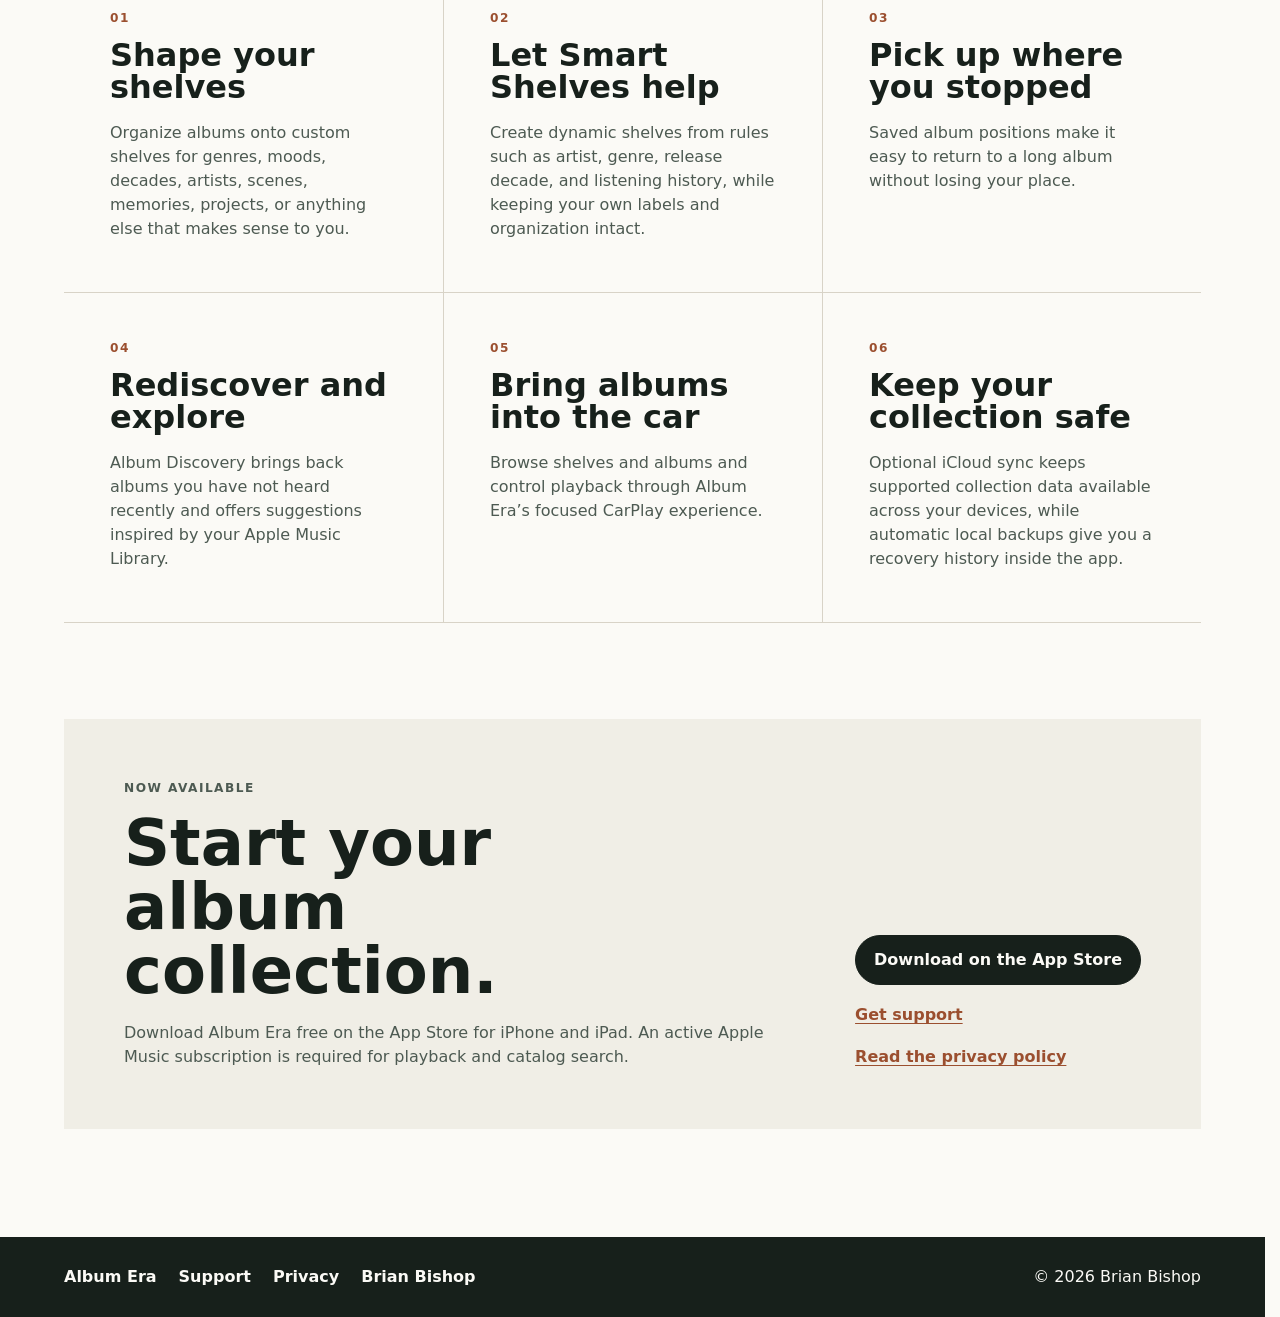
==== commit bec18a83: "Add Album Era home entry" ====
--- a/album-era/index.html
+++ b/album-era/index.html
@@ -12,7 +12,7 @@
     <meta property="og:image" content="https://brianbishop.org/album-era/assets/album-era-icon.png">
     <link rel="canonical" href="https://brianbishop.org/album-era/">
     <link rel="icon" href="assets/album-era-icon.png" type="image/png">
-    <link rel="stylesheet" href="../styles.css">
+    <link rel="stylesheet" href="../styles.css?v=2026-10-05-album-era-home-context-2">
   </head>
   <body>
     <header class="site-header" data-site-header>
@@ -78,6 +78,6 @@
       <nav aria-label="Album Era footer"><a href="./">Album Era</a><a href="support/">Support</a><a href="privacy/">Privacy</a><a href="../">Brian Bishop</a></nav>
       <p>&copy; <span data-year></span> Brian Bishop</p>
     </footer>
-    <script src="../script.js"></script>
+    <script src="../script.js?v=2026-10-05-album-era-home-context-2"></script>
   </body>
 </html>
--- a/styles.css
+++ b/styles.css
@@ -119,6 +119,7 @@
 }
 
 .nav a:hover,
+.nav a.active,
 .nav-filter:hover,
 .nav-filter.active {
   background: var(--ink);
@@ -132,6 +133,15 @@
 }
 
 .album-era-brand-mark { border-radius: 8px; }
+
+.home-context-active .site-header:not(.home-context-header) {
+  margin-top: var(--home-context-header-height, 78px);
+  position: static;
+}
+
+.home-context-active .album-era-shell {
+  padding-top: clamp(48px, 6vw, 72px);
+}
 
 .album-era-shell {
   margin: 0 auto;
@@ -388,6 +398,7 @@
 
 @media (max-width: 560px) {
   .album-era-shell { padding-top: 132px; }
+  .home-context-active .album-era-shell { padding-top: 48px; }
   .album-era-hero h1,
   .album-era-document-header h1 { font-size: clamp(2.7rem, 13vw, 4.2rem); }
   .album-era-feature-grid { grid-template-columns: 1fr; }
